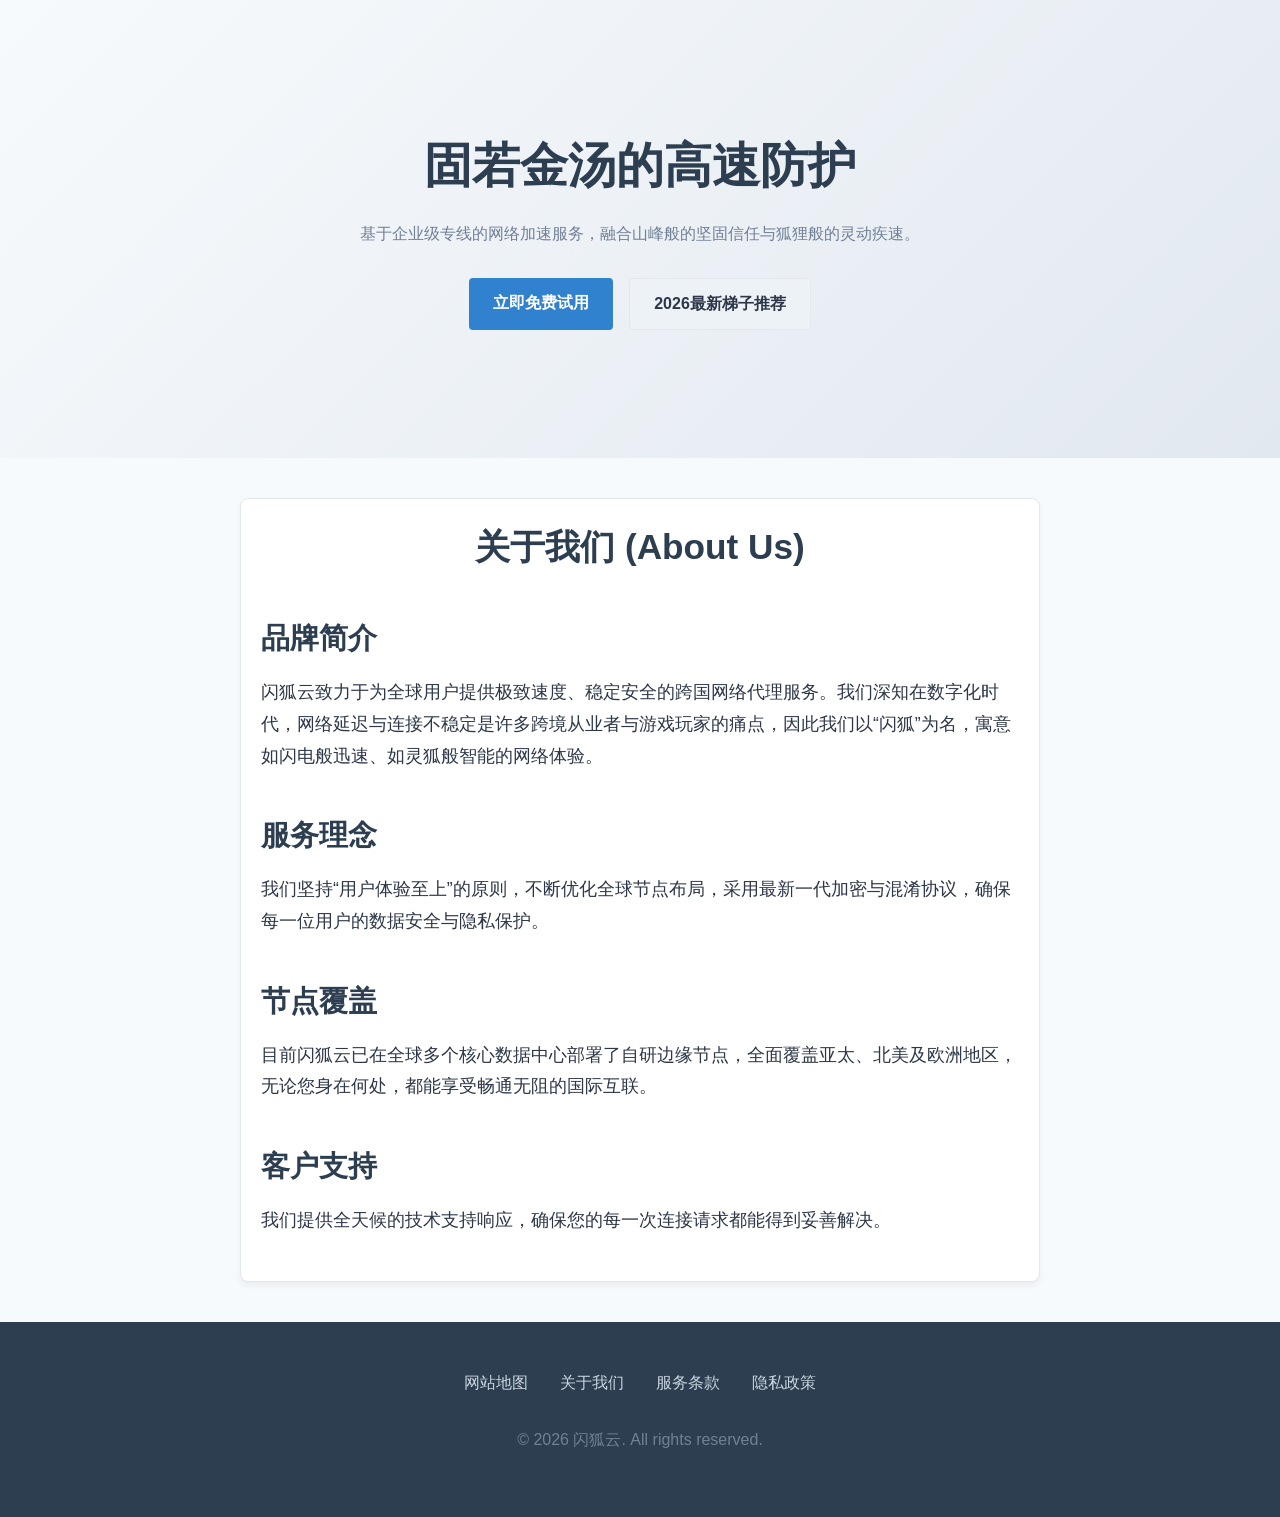
==== about.html @ cad8a8a8 "Initial commit for shanhucloud.homes" ====
<!DOCTYPE html>
<html lang="zh-CN">
<head>
<meta charset="UTF-8">
<meta name="viewport" content="width=device-width, initial-scale=1.0">
<link rel="stylesheet" href="style.css">
<title>关于我们 - 闪狐云</title>
</head>
<body>
<header id="hero">
        <div class="hero-content">
            <h1>固若金汤的高速防护</h1>
            <p>基于企业级专线的网络加速服务，融合山峰般的坚固信任与狐狸般的灵动疾速。</p>
            <div class="hero-actions">
                <a href="https://ww012.twilightaff.com/#/?code=A56DH1Af" rel="nofollow" target="_blank" class="cta-btn primary-cta">立即免费试用</a>
                <a href="https://tizilab.net/" target="_blank" class="secondary-btn">2026最新梯子推荐</a>
            </div>
        </div>
    </header>
<main class="article-container seo-article subpage-container" style="max-width: 800px; margin: 40px auto; padding: 20px;">
<h1>关于我们 (About Us)</h1>
<h2>品牌简介</h2><p>闪狐云致力于为全球用户提供极致速度、稳定安全的跨国网络代理服务。我们深知在数字化时代，网络延迟与连接不稳定是许多跨境从业者与游戏玩家的痛点，因此我们以“闪狐”为名，寓意如闪电般迅速、如灵狐般智能的网络体验。</p>
<h2>服务理念</h2><p>我们坚持“用户体验至上”的原则，不断优化全球节点布局，采用最新一代加密与混淆协议，确保每一位用户的数据安全与隐私保护。</p>
<h2>节点覆盖</h2><p>目前闪狐云已在全球多个核心数据中心部署了自研边缘节点，全面覆盖亚太、北美及欧洲地区，无论您身在何处，都能享受畅通无阻的国际互联。</p>
<h2>客户支持</h2><p>我们提供全天候的技术支持响应，确保您的每一次连接请求都能得到妥善解决。</p>
</main>
<footer>
        <nav class="footer-nav">
            <a href="sitemap.html">网站地图</a>
            <a href="about.html">关于我们</a>
            <a href="terms.html">服务条款</a>
            <a href="privacy.html">隐私政策</a>
        </nav>
        <p>&copy; 2026 闪狐云. All rights reserved.</p>
    </footer>
</body>
</html>
---- style.css ----
:root {
    --bg-primary: #f7fafc;
    --bg-secondary: #edf2f7;
    --text-main: #2d3748;
    --text-muted: #718096;
    --brand-dark: #2c3e50;
    --brand-light: #4a5568;
    --brand-accent: #3182ce;
    --brand-accent-hover: #2b6cb0;
    --border-color: #e2e8f0;
    --font-stack: -apple-system, BlinkMacSystemFont, "Segoe UI", Roboto, Helvetica, Arial, sans-serif;
}

* {
    margin: 0;
    padding: 0;
    box-sizing: border-box;
}

body {
    font-family: var(--font-stack);
    background-color: var(--bg-primary);
    color: var(--text-main);
    line-height: 1.6;
}

/* Typography */
h1, h2, h3, h4 { color: var(--brand-dark); margin-bottom: 1rem; }
h1 { font-size: 3rem; }
h2 { font-size: 2.2rem; text-align: center; margin-bottom: 3rem; }
p { color: var(--text-muted); margin-bottom: 1rem; }

/* Navigation */
.sticky-nav {
    position: sticky;
    top: 0;
    background: rgba(255, 255, 255, 0.95);
    backdrop-filter: blur(5px);
    display: flex;
    justify-content: space-between;
    align-items: center;
    padding: 1rem 5%;
    border-bottom: 1px solid var(--border-color);
    z-index: 1000;
}

.logo { display: flex; align-items: center; }

.nav-links {
    display: flex;
    list-style: none;
    gap: 2rem;
}
.nav-links a {
    text-decoration: none;
    color: var(--text-main);
    font-weight: 500;
}

/* Buttons */
.cta-btn {
    display: inline-block;
    padding: 0.75rem 1.5rem;
    background-color: var(--brand-accent);
    color: white;
    text-decoration: none;
    border-radius: 4px;
    font-weight: bold;
    transition: background 0.3s;
}
.cta-btn:hover { background-color: var(--brand-accent-hover); }

.cta-btn.outline {
    background-color: transparent;
    border: 2px solid var(--brand-accent);
    color: var(--brand-accent);
}
.cta-btn.outline:hover {
    background-color: var(--brand-accent);
    color: white;
}

.secondary-btn {
    display: inline-block;
    padding: 0.75rem 1.5rem;
    background-color: var(--bg-secondary);
    color: var(--text-main);
    text-decoration: none;
    border-radius: 4px;
    font-weight: bold;
    border: 1px solid var(--border-color);
}

/* Layout */
section {
    padding: 5rem 5%;
}
.bg-alt {
    background-color: var(--bg-secondary);
}

.grid-3 {
    display: grid;
    grid-template-columns: repeat(auto-fit, minmax(300px, 1fr));
    gap: 2rem;
}

/* Hero */
#hero {
    padding: 8rem 5%;
    text-align: center;
    background: linear-gradient(135deg, var(--bg-primary) 0%, var(--border-color) 100%);
}
.hero-content {
    max-width: 800px;
    margin: 0 auto;
}
.hero-actions {
    margin-top: 2rem;
    display: flex;
    justify-content: center;
    gap: 1rem;
}

/* Cards */
.card {
    background: white;
    padding: 2rem;
    border-radius: 8px;
    border: 1px solid var(--border-color);
    box-shadow: 0 4px 6px rgba(0,0,0,0.05);
    text-align: center;
}
.card svg { margin-bottom: 1rem; }

/* Pricing */
.price-card {
    background: white;
    padding: 3rem 2rem;
    border-radius: 8px;
    border: 1px solid var(--border-color);
    text-align: center;
}
.price-card.popular {
    border: 2px solid var(--brand-accent);
    transform: scale(1.05);
}
.price {
    font-size: 2.5rem;
    color: var(--brand-dark);
    font-weight: bold;
    margin-bottom: 2rem;
}
.price span { font-size: 1rem; color: var(--text-muted); }
.price-card ul {
    list-style: none;
    margin-bottom: 2rem;
    text-align: left;
}
.price-card li {
    margin-bottom: 0.5rem;
    padding-left: 1.5rem;
    position: relative;
}
.price-card li::before {
    content: "•";
    color: var(--brand-accent);
    position: absolute;
    left: 0;
    font-weight: bold;
}

/* FAQ */
.faq-list { max-width: 800px; margin: 0 auto; }
.faq-item {
    background: white;
    padding: 1.5rem;
    margin-bottom: 1rem;
    border-radius: 8px;
    border: 1px solid var(--border-color);
}

/* Footer */
footer {
    background: var(--brand-dark);
    color: white;
    text-align: center;
    padding: 3rem 5%;
}
.footer-nav {
    margin-bottom: 2rem;
    display: flex;
    justify-content: center;
    gap: 2rem;
}
.footer-nav a {
    color: #cbd5e0;
    text-decoration: none;
}
.footer-nav a:hover { color: white; }

/* SEO Article styles */
.seo-article a, .seo-article a:visited {
    color: #4a6fa5;
}

/* Blog Index */
.blog-container {
    padding: 5rem 5%;
    max-width: 1200px;
    margin: 0 auto;
}
.blog-container h1 {
    text-align: center;
    margin-bottom: 3rem;
}
.blog-card {
    background: white;
    padding: 2rem;
    border-radius: 8px;
    border: 1px solid var(--border-color);
    box-shadow: 0 4px 6px rgba(0,0,0,0.05);
    display: flex;
    flex-direction: column;
    justify-content: space-between;
    text-align: left;
}
.blog-card h3 {
    font-size: 1.25rem;
    color: var(--brand-dark);
    margin-bottom: 1rem;
    line-height: 1.4;
}
.blog-card p {
    color: var(--text-muted);
    flex-grow: 1;
    margin-bottom: 1.5rem;
}
.blog-card .cta-btn {
    align-self: flex-start;
}

/* SEO Article Layout */
.seo-container {
    max-width: 800px;
    margin: 0 auto;
    padding: 5rem 5%;
    background-color: var(--bg-primary);
}
.seo-article {
    background: white;
    padding: 3rem;
    border-radius: 8px;
    border: 1px solid var(--border-color);
    box-shadow: 0 4px 6px rgba(0,0,0,0.05);
}
.seo-article h1 {
    font-size: 2.2rem;
    margin-bottom: 1.5rem;
    text-align: center;
    color: var(--brand-dark);
}
.seo-article h2 {
    font-size: 1.8rem;
    margin-top: 2.5rem;
    margin-bottom: 1rem;
    text-align: left;
    color: var(--brand-dark);
}
.seo-article h3 {
    font-size: 1.4rem;
    margin-top: 2rem;
    margin-bottom: 0.75rem;
    color: var(--brand-light);
}
.seo-article p {
    font-size: 1.1rem;
    line-height: 1.8;
    color: var(--text-main);
    margin-bottom: 1.5rem;
}

/* Global Link Override to prevent default browser blue/purple */
a { color: #4a6fa5; text-decoration: none; }
a:visited { color: inherit; }
a:hover { filter: brightness(1.2); }


/* Universal Mobile Nav Fix */
@media (max-width: 991px) {
    header, .top-header, .sticky-nav {
        flex-direction: column !important;
        height: auto !important;
        padding: 15px 10px !important;
    }
    .main-nav, nav, .nav-links, .nav-links ul, nav ul {
        display: flex !important;
        flex-wrap: wrap !important;
        justify-content: center !important;
        gap: 12px !important;
        width: 100% !important;
        margin: 10px 0 !important;
        padding: 0 !important;
    }
    .main-nav a, nav a, .nav-links a {
        font-size: 0.95rem !important;
        padding: 5px !important;
        margin: 0 !important;
    }
    .cta-btn, .nav-cta, .btn, .primary-btn, .primary-cta {
        margin-top: 5px !important;
        width: auto !important;
    }
}
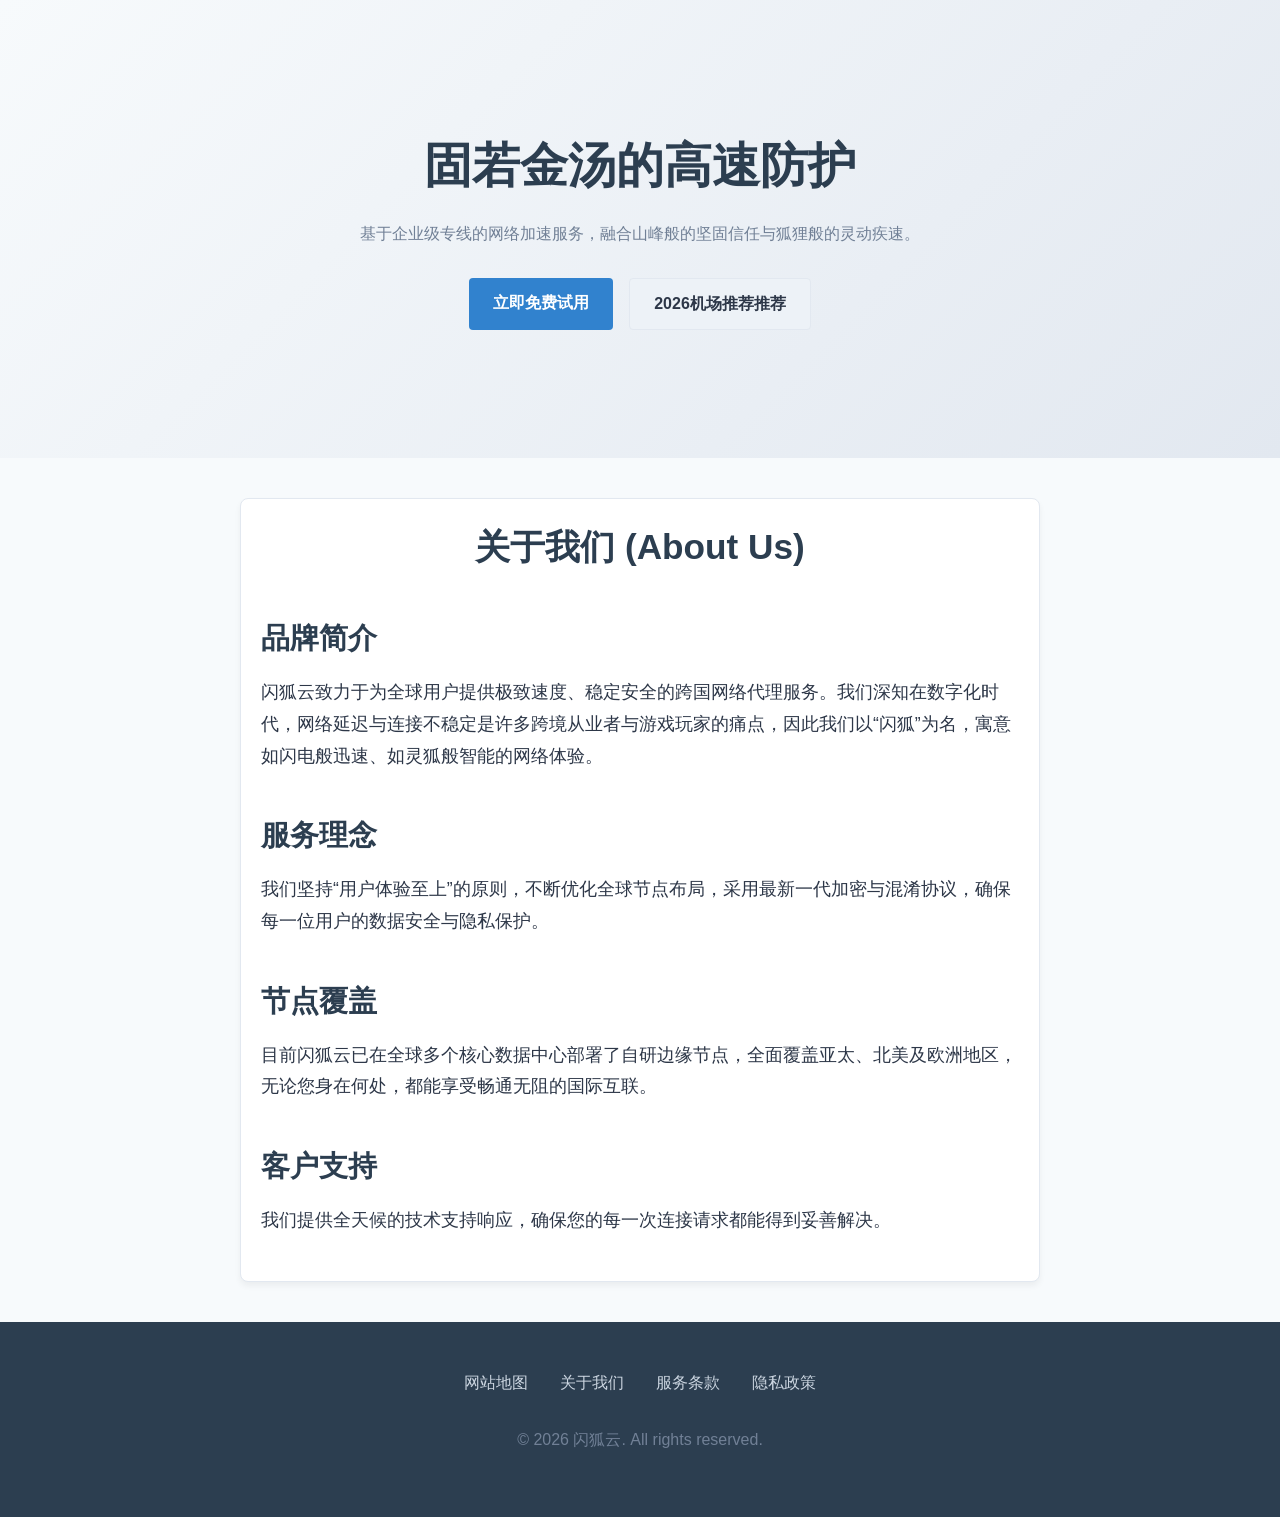
==== commit 4e17658f: "Update airport recommendation wording and directory links" ====
--- a/about.html
+++ b/about.html
@@ -13,7 +13,7 @@
             <p>基于企业级专线的网络加速服务，融合山峰般的坚固信任与狐狸般的灵动疾速。</p>
             <div class="hero-actions">
                 <a href="https://ww012.twilightaff.com/#/?code=A56DH1Af" rel="nofollow" target="_blank" class="cta-btn primary-cta">立即免费试用</a>
-                <a href="https://tizilab.net/" target="_blank" class="secondary-btn">2026最新梯子推荐</a>
+                <a href="https://dajichang.mom/" target="_blank" class="secondary-btn">2026机场推荐推荐</a>
             </div>
         </div>
     </header>
--- a/style.css
+++ b/style.css
@@ -1,4 +1,4 @@
-:root {
+﻿:root {
     --bg-primary: #f7fafc;
     --bg-secondary: #edf2f7;
     --text-main: #2d3748;
@@ -163,7 +163,7 @@
     position: relative;
 }
 .price-card li::before {
-    content: "•";
+    content: "â€¢";
     color: var(--brand-accent);
     position: absolute;
     left: 0;
@@ -282,7 +282,7 @@
 
 /* Global Link Override to prevent default browser blue/purple */
 a { color: #4a6fa5; text-decoration: none; }
-a:visited { color: inherit; }
+
 a:hover { filter: brightness(1.2); }
 
 
@@ -312,3 +312,4 @@
         width: auto !important;
     }
 }
+
